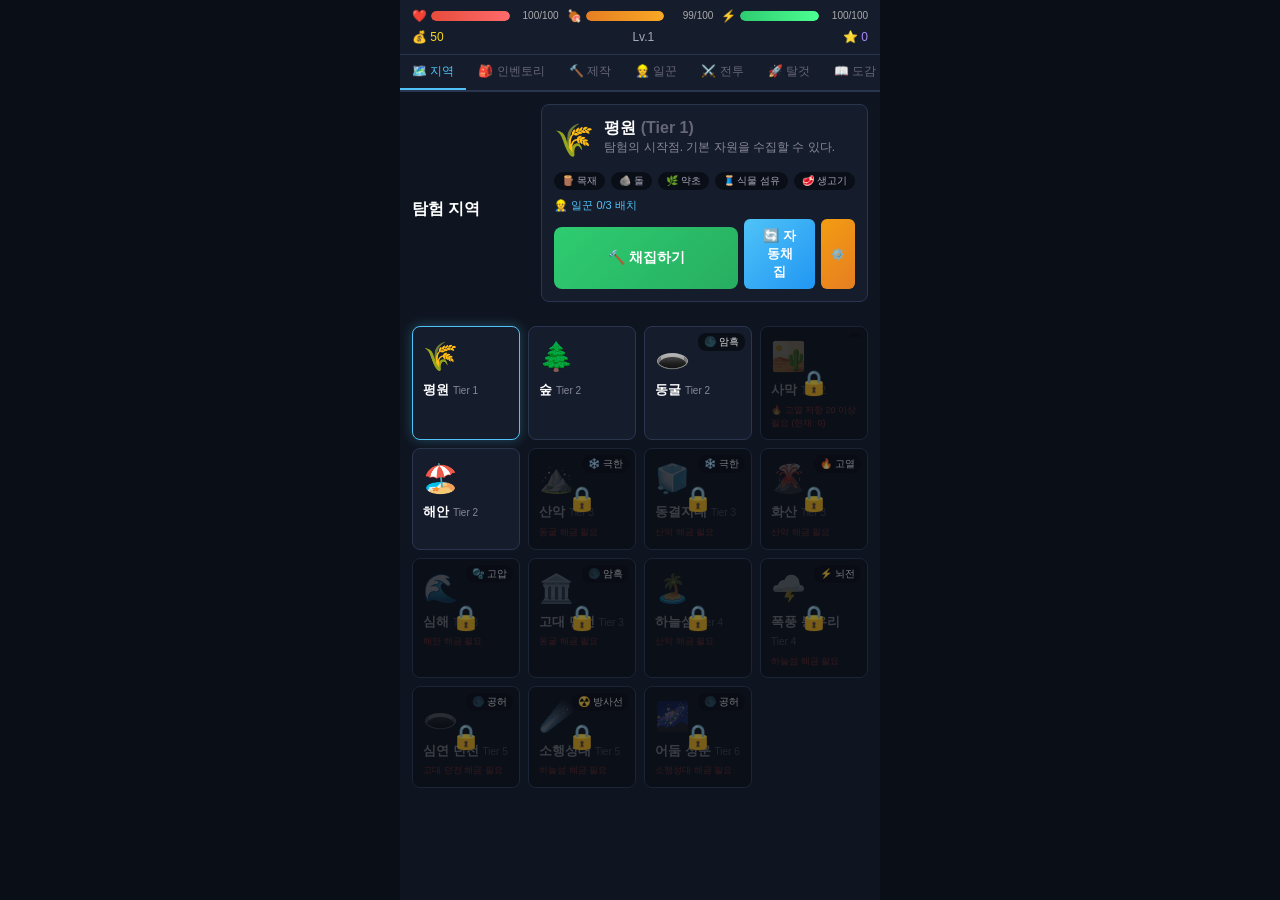
==== index.html @ 877742b1 "도감 도감" ====
<!DOCTYPE html>
<html lang="ko">
<head>
  <meta charset="UTF-8">
  <meta name="viewport" content="width=device-width, initial-scale=1.0, user-scalable=no">
  <title>생존의 별 - Survival Crafting Game</title>
  <link rel="stylesheet" href="css/style.css">
</head>
<body>
  <div id="app">
    <!-- Top Bar -->
    <header id="top-bar">
      <div class="status-meters">
        <div class="meter" id="hp-meter">
          <span class="meter-icon">❤️</span>
          <div class="meter-bar"><div class="meter-fill hp-fill"></div></div>
          <span class="meter-text">100/100</span>
        </div>
        <div class="meter" id="hunger-meter">
          <span class="meter-icon">🍖</span>
          <div class="meter-bar"><div class="meter-fill hunger-fill"></div></div>
          <span class="meter-text">100/100</span>
        </div>
        <div class="meter" id="stamina-meter">
          <span class="meter-icon">⚡</span>
          <div class="meter-bar"><div class="meter-fill stamina-fill"></div></div>
          <span class="meter-text">100/100</span>
        </div>
      </div>
      <div class="top-info">
        <span id="gold-display">💰 0</span>
        <span id="level-display">Lv.1</span>
        <span id="legacy-display">⭐ 0</span>
      </div>
    </header>

    <!-- Tab Navigation -->
    <nav id="tab-nav">
      <button class="tab-btn active" data-tab="zones">🗺️ 지역</button>
      <button class="tab-btn" data-tab="inventory">🎒 인벤토리</button>
      <button class="tab-btn" data-tab="crafting">🔨 제작</button>
      <button class="tab-btn" data-tab="workers">👷 일꾼</button>
      <button class="tab-btn" data-tab="combat">⚔️ 전투</button>
      <button class="tab-btn" data-tab="vehicles">🚀 탈것</button>
      <button class="tab-btn" data-tab="codex">📖 도감</button>
      <button class="tab-btn" data-tab="market">🏪 시장</button>
    </nav>

    <!-- Tab Content -->
    <main id="tab-content">
      <!-- Zones Tab -->
      <div class="tab-panel active" id="panel-zones">
        <div class="panel-header">
          <h2>탐험 지역</h2>
          <div id="current-zone-info"></div>
        </div>
        <div id="zone-list" class="card-grid"></div>
      </div>

      <!-- Inventory Tab -->
      <div class="tab-panel" id="panel-inventory">
        <div class="panel-header">
          <h2>인벤토리</h2>
          <div class="filter-bar">
            <button class="filter-btn active" data-filter="all">전체</button>
            <button class="filter-btn" data-filter="resource">자원</button>
            <button class="filter-btn" data-filter="equipment">장비</button>
            <button class="filter-btn" data-filter="material">가공품</button>
          </div>
        </div>
        <div id="inventory-list" class="item-grid"></div>
      </div>

      <!-- Crafting Tab -->
      <div class="tab-panel" id="panel-crafting">
        <div class="panel-header">
          <h2>제작</h2>
          <div class="filter-bar">
            <button class="filter-btn active" data-filter="all">전체</button>
            <button class="filter-btn" data-filter="material">재료</button>
            <button class="filter-btn" data-filter="equipment">장비</button>
            <button class="filter-btn" data-filter="tool">도구</button>
            <button class="filter-btn" data-filter="vehicle">탈것</button>
            <button class="filter-btn" data-filter="food">음식</button>
          </div>
        </div>
        <div id="recipe-list" class="recipe-grid"></div>
      </div>

      <!-- Workers Tab -->
      <div class="tab-panel" id="panel-workers">
        <div class="panel-header">
          <h2>일꾼 관리</h2>
          <button id="btn-hire-worker" class="btn btn-primary">고용하기 💰</button>
        </div>
        <div id="worker-list" class="worker-grid"></div>
        <div id="worker-deploy-section">
          <h3>배치 현황</h3>
          <div id="deploy-status"></div>
        </div>
      </div>

      <!-- Combat Tab -->
      <div class="tab-panel" id="panel-combat">
        <div class="panel-header">
          <h2>전투</h2>
          <div id="combat-zone-select"></div>
        </div>
        <div id="monster-list" class="monster-grid"></div>
        <div id="combat-arena" class="hidden">
          <div id="combat-log"></div>
          <div id="combat-actions"></div>
        </div>
        <div id="raid-section">
          <h3>⚔️ 레이드 보스</h3>
          <div id="raid-list"></div>
        </div>
      </div>

      <!-- Vehicles Tab -->
      <div class="tab-panel" id="panel-vehicles">
        <div class="panel-header">
          <h2>탈것 제작소</h2>
        </div>
        <div id="vehicle-owned" class="vehicle-grid">
          <h3>보유 탈것</h3>
          <div id="owned-vehicle-list"></div>
        </div>
        <div id="vehicle-craft" class="vehicle-grid">
          <h3>제작 가능</h3>
          <div id="craftable-vehicle-list"></div>
        </div>
      </div>

      <!-- Codex Tab -->
      <div class="tab-panel" id="panel-codex">
        <div class="panel-header">
          <h2>도감</h2>
        </div>
        <div id="codex-progress"></div>
        <div class="filter-buttons">
          <button class="filter-btn active" data-filter="all">전체</button>
          <button class="filter-btn" data-filter="resources">자원</button>
          <button class="filter-btn" data-filter="monsters">몬스터</button>
          <button class="filter-btn" data-filter="equipment">장비</button>
        </div>
        <div id="codex-list" class="scroll-container"></div>
      </div>

      <!-- Market Tab -->
      <div class="tab-panel" id="panel-market">
        <div class="panel-header">
          <h2>시장</h2>
          <span id="market-timer">다음 시세 변동: --</span>
        </div>
        <div id="market-list" class="market-grid"></div>
      </div>
    </main>

    <!-- Modal Overlay -->
    <div id="modal-overlay" class="hidden">
      <div id="modal-content">
        <button id="modal-close" class="btn-close">✕</button>
        <div id="modal-body"></div>
      </div>
    </div>

    <!-- Toast Notifications -->
    <div id="toast-container"></div>

    <!-- Death Screen -->
    <div id="death-screen" class="hidden">
      <div class="death-content">
        <h1>💀 사망</h1>
        <p id="death-cause"></p>
        <div id="death-summary"></div>
        <div id="inheritance-selection"></div>
        <button id="btn-revive" class="btn btn-primary">부활하기</button>
      </div>
    </div>
  </div>

  <script type="module" src="js/main.js"></script>
</body>
</html>
---- css/style.css ----
/* ===== Reset & Base ===== */
* { margin: 0; padding: 0; box-sizing: border-box; }
html, body { height: 100%; overflow: hidden; }
body {
  font-family: -apple-system, 'Malgun Gothic', '맑은 고딕', sans-serif;
  background: #0a0e17;
  color: #e0e0e0;
  font-size: 14px;
  line-height: 1.4;
  user-select: none;
  -webkit-user-select: none;
}
#app {
  display: flex;
  flex-direction: column;
  height: 100vh;
  max-width: 480px;
  margin: 0 auto;
  background: #0f1520;
}

/* ===== Top Bar ===== */
#top-bar {
  background: #151c2c;
  padding: 8px 12px;
  border-bottom: 1px solid #2a3550;
  flex-shrink: 0;
}
.status-meters {
  display: flex;
  gap: 8px;
  margin-bottom: 4px;
}
.meter {
  flex: 1;
  display: flex;
  align-items: center;
  gap: 4px;
  font-size: 11px;
}
.meter-icon { font-size: 12px; }
.meter-bar {
  flex: 1;
  height: 10px;
  background: #1a2235;
  border-radius: 5px;
  overflow: hidden;
}
.meter-fill {
  height: 100%;
  border-radius: 5px;
  transition: width 0.3s ease;
}
.hp-fill { background: linear-gradient(90deg, #e74c3c, #ff6b6b); width: 100%; }
.hunger-fill { background: linear-gradient(90deg, #e67e22, #f9a825); width: 100%; }
.stamina-fill { background: linear-gradient(90deg, #2ecc71, #4cff91); width: 100%; }
.meter-text { font-size: 10px; min-width: 45px; text-align: right; color: #aaa; }

.top-info {
  display: flex;
  justify-content: space-between;
  font-size: 12px;
  color: #aab;
}
#gold-display { color: #f9d71c; }
#legacy-display { color: #a78bfa; }

/* ===== Tab Navigation ===== */
#tab-nav {
  display: flex;
  background: #151c2c;
  border-bottom: 2px solid #2a3550;
  overflow-x: auto;
  flex-shrink: 0;
  scrollbar-width: none;
}
#tab-nav::-webkit-scrollbar { display: none; }
.tab-btn {
  flex-shrink: 0;
  padding: 8px 12px;
  background: none;
  border: none;
  color: #667;
  font-size: 12px;
  cursor: pointer;
  border-bottom: 2px solid transparent;
  transition: all 0.2s;
  white-space: nowrap;
}
.tab-btn.active {
  color: #4fc3f7;
  border-bottom-color: #4fc3f7;
}
.tab-btn:hover { color: #8cf; }

/* ===== Tab Content ===== */
#tab-content {
  flex: 1;
  overflow-y: auto;
  overflow-x: hidden;
  scrollbar-width: thin;
  scrollbar-color: #2a3550 transparent;
}
.tab-panel {
  display: none;
  padding: 12px;
  min-height: 100%;
}
.tab-panel.active { display: block; }

.panel-header {
  display: flex;
  justify-content: space-between;
  align-items: center;
  margin-bottom: 12px;
  flex-wrap: wrap;
  gap: 8px;
}
.panel-header h2 {
  font-size: 16px;
  color: #fff;
}

/* ===== Filter Bar ===== */
.filter-bar {
  display: flex;
  gap: 4px;
  flex-wrap: wrap;
}
.filter-btn {
  padding: 4px 10px;
  background: #1a2235;
  border: 1px solid #2a3550;
  border-radius: 12px;
  color: #889;
  font-size: 11px;
  cursor: pointer;
  transition: all 0.2s;
}
.filter-btn.active {
  background: #4fc3f7;
  color: #000;
  border-color: #4fc3f7;
}

/* ===== Buttons ===== */
.btn {
  padding: 8px 16px;
  border: none;
  border-radius: 6px;
  cursor: pointer;
  font-size: 13px;
  font-weight: 600;
  transition: all 0.2s;
}
.btn-primary {
  background: linear-gradient(135deg, #4fc3f7, #2196f3);
  color: #fff;
}
.btn-primary:hover { background: linear-gradient(135deg, #67d5ff, #42a5f5); }
.btn-primary:disabled {
  background: #2a3550;
  color: #556;
  cursor: not-allowed;
}
.btn-danger {
  background: linear-gradient(135deg, #e74c3c, #c0392b);
  color: #fff;
}
.btn-success {
  background: linear-gradient(135deg, #2ecc71, #27ae60);
  color: #fff;
}
.btn-warning {
  background: linear-gradient(135deg, #f39c12, #e67e22);
  color: #fff;
}
.btn-small {
  padding: 4px 10px;
  font-size: 11px;
}
.btn-close {
  position: absolute;
  top: 8px;
  right: 8px;
  background: none;
  border: none;
  color: #aaa;
  font-size: 20px;
  cursor: pointer;
}

/* ===== Card Grid ===== */
.card-grid {
  display: grid;
  grid-template-columns: repeat(auto-fill, minmax(140px, 1fr));
  gap: 8px;
}

/* ===== Zone Cards ===== */
.zone-card {
  background: #151c2c;
  border: 1px solid #2a3550;
  border-radius: 8px;
  padding: 10px;
  cursor: pointer;
  transition: all 0.2s;
  position: relative;
  overflow: hidden;
}
.zone-card:hover { border-color: #4fc3f7; transform: translateY(-2px); }
.zone-card.locked { opacity: 0.5; cursor: default; }
.zone-card.locked:hover { border-color: #2a3550; transform: none; }
.zone-card.active { border-color: #4fc3f7; box-shadow: 0 0 12px rgba(79,195,247,0.3); }
.zone-card .zone-icon { font-size: 28px; display: block; margin-bottom: 4px; }
.zone-card .zone-name { font-size: 13px; font-weight: 600; color: #fff; }
.zone-card .zone-tier { font-size: 10px; color: #889; }
.zone-card .zone-env {
  position: absolute;
  top: 6px;
  right: 6px;
  font-size: 10px;
  padding: 2px 6px;
  border-radius: 8px;
  background: rgba(0,0,0,0.5);
}
.zone-card .zone-workers {
  font-size: 10px;
  color: #4fc3f7;
  margin-top: 4px;
}
.zone-lock-overlay {
  position: absolute;
  top: 0; left: 0; right: 0; bottom: 0;
  background: rgba(0,0,0,0.6);
  display: flex;
  align-items: center;
  justify-content: center;
  font-size: 24px;
}

/* ===== Item Grid ===== */
.item-grid {
  display: grid;
  grid-template-columns: repeat(auto-fill, minmax(90px, 1fr));
  gap: 6px;
}
.item-slot {
  background: #151c2c;
  border: 1px solid #2a3550;
  border-radius: 6px;
  padding: 8px;
  text-align: center;
  cursor: pointer;
  transition: all 0.2s;
  position: relative;
}
.item-slot:hover { border-color: #4fc3f7; }
.item-slot .item-icon { font-size: 24px; display: block; }
.item-slot .item-name { font-size: 10px; color: #ccc; margin-top: 2px; display: block; overflow: hidden; text-overflow: ellipsis; white-space: nowrap; }
.item-slot .item-count {
  position: absolute;
  bottom: 4px;
  right: 6px;
  font-size: 11px;
  font-weight: 700;
  color: #4fc3f7;
}
.item-slot.tier-1 { border-color: #555; }
.item-slot.tier-2 { border-color: #2ecc71; }
.item-slot.tier-3 { border-color: #3498db; }
.item-slot.tier-4 { border-color: #9b59b6; }
.item-slot.tier-5 { border-color: #e67e22; }
.item-slot.tier-6 { border-color: #e74c3c; }

/* ===== Recipe Grid ===== */
.recipe-grid {
  display: flex;
  flex-direction: column;
  gap: 8px;
}
.recipe-card {
  background: #151c2c;
  border: 1px solid #2a3550;
  border-radius: 8px;
  padding: 10px;
  display: flex;
  align-items: center;
  gap: 10px;
  cursor: pointer;
  transition: all 0.2s;
}
.recipe-card:hover { border-color: #4fc3f7; }
.recipe-card.craftable { border-color: #2ecc71; }
.recipe-card .recipe-icon { font-size: 28px; flex-shrink: 0; }
.recipe-card .recipe-info { flex: 1; min-width: 0; }
.recipe-card .recipe-name { font-size: 13px; font-weight: 600; color: #fff; }
.recipe-card .recipe-ingredients { font-size: 10px; color: #889; margin-top: 2px; }
.recipe-card .recipe-ingredient { display: inline-block; margin-right: 6px; }
.recipe-card .recipe-ingredient.has { color: #2ecc71; }
.recipe-card .recipe-ingredient.missing { color: #e74c3c; }
.recipe-card .btn { flex-shrink: 0; }

/* ===== Worker Grid ===== */
.worker-grid {
  display: flex;
  flex-direction: column;
  gap: 8px;
  margin-bottom: 16px;
}
.worker-card {
  background: #151c2c;
  border: 1px solid #2a3550;
  border-radius: 8px;
  padding: 10px;
  cursor: pointer;
  transition: all 0.2s;
}
.worker-card:hover { border-color: #4fc3f7; }
.worker-card .worker-header {
  display: flex;
  justify-content: space-between;
  align-items: center;
  margin-bottom: 6px;
}
.worker-card .worker-name { font-weight: 600; color: #fff; font-size: 13px; }
.worker-card .worker-type { font-size: 11px; color: #4fc3f7; }
.worker-card .worker-stats {
  display: flex;
  gap: 8px;
  font-size: 10px;
  color: #889;
  flex-wrap: wrap;
}
.worker-card .worker-stats span { color: #aab; }
.worker-card .worker-deploy-info {
  font-size: 11px;
  color: #2ecc71;
  margin-top: 4px;
}
.stat-label { color: #667 !important; }
.stat-value { color: #fff !important; }

/* ===== Monster Grid ===== */
.monster-grid {
  display: flex;
  flex-direction: column;
  gap: 8px;
}
.monster-card {
  background: #151c2c;
  border: 1px solid #2a3550;
  border-radius: 8px;
  padding: 10px;
  display: flex;
  align-items: center;
  gap: 10px;
  cursor: pointer;
  transition: all 0.2s;
}
.monster-card:hover { border-color: #e74c3c; }
.monster-card.raid-boss {
  border-color: #9b59b6;
  background: linear-gradient(135deg, #151c2c, #1a1530);
}
.monster-card .monster-icon { font-size: 32px; flex-shrink: 0; }
.monster-card .monster-info { flex: 1; }
.monster-card .monster-name { font-size: 13px; font-weight: 600; color: #fff; }
.monster-card .monster-stats-row { font-size: 10px; color: #889; margin-top: 2px; }
.monster-card .monster-actions { display: flex; flex-direction: column; gap: 4px; flex-shrink: 0; }

/* ===== Combat Arena ===== */
#combat-arena {
  background: #0d1117;
  border: 1px solid #2a3550;
  border-radius: 8px;
  padding: 12px;
  margin-top: 12px;
}
#combat-arena.hidden { display: none; }
.combat-header {
  display: flex;
  justify-content: space-between;
  margin-bottom: 10px;
}
.combatant {
  text-align: center;
  flex: 1;
}
.combatant-name { font-weight: 600; font-size: 13px; }
.combatant-hp-bar {
  height: 8px;
  background: #1a2235;
  border-radius: 4px;
  margin-top: 4px;
  overflow: hidden;
}
.combatant-hp-fill {
  height: 100%;
  background: #e74c3c;
  border-radius: 4px;
  transition: width 0.3s;
}
.combatant-hp-text { font-size: 10px; color: #aaa; margin-top: 2px; }
#combat-log {
  max-height: 150px;
  overflow-y: auto;
  font-size: 11px;
  padding: 8px;
  background: #0a0e17;
  border-radius: 4px;
  margin-bottom: 8px;
}
#combat-log .log-entry { padding: 2px 0; border-bottom: 1px solid #1a2235; }
.log-damage { color: #e74c3c; }
.log-heal { color: #2ecc71; }
.log-info { color: #4fc3f7; }
.log-loot { color: #f9d71c; }
#combat-actions {
  display: flex;
  gap: 6px;
  flex-wrap: wrap;
}

/* ===== Vehicle Grid ===== */
.vehicle-grid { margin-bottom: 16px; }
.vehicle-grid h3 { font-size: 14px; color: #aab; margin-bottom: 8px; }
.vehicle-card {
  background: #151c2c;
  border: 1px solid #2a3550;
  border-radius: 8px;
  padding: 12px;
  margin-bottom: 8px;
  display: flex;
  align-items: center;
  gap: 10px;
  transition: all 0.2s;
}
.vehicle-card:hover { border-color: #4fc3f7; }
.vehicle-card.equipped { border-color: #2ecc71; box-shadow: 0 0 8px rgba(46,204,113,0.2); }
.vehicle-card .vehicle-icon { font-size: 36px; }
.vehicle-card .vehicle-info { flex: 1; }
.vehicle-card .vehicle-name { font-weight: 600; color: #fff; }
.vehicle-card .vehicle-type { font-size: 11px; color: #889; }
.vehicle-card .vehicle-stats { font-size: 11px; color: #4fc3f7; margin-top: 2px; }

/* ===== Market Grid ===== */
.market-grid {
  display: flex;
  flex-direction: column;
  gap: 6px;
}
.market-row {
  background: #151c2c;
  border: 1px solid #2a3550;
  border-radius: 6px;
  padding: 8px 10px;
  display: flex;
  align-items: center;
  gap: 8px;
  font-size: 12px;
}
.market-row .market-item-name { flex: 1; color: #fff; font-weight: 500; }
.market-row .market-price { min-width: 60px; text-align: right; font-weight: 600; }
.market-row .market-price.up { color: #e74c3c; }
.market-row .market-price.down { color: #2ecc71; }
.market-row .market-price.stable { color: #889; }
.market-row .market-trend { font-size: 10px; min-width: 20px; }
.market-row .market-actions { display: flex; gap: 4px; }
.market-qty {
  width: 40px;
  background: #0a0e17;
  border: 1px solid #2a3550;
  border-radius: 4px;
  color: #fff;
  text-align: center;
  font-size: 11px;
  padding: 2px;
}

/* ===== Modal ===== */
#modal-overlay {
  position: fixed;
  top: 0; left: 0; right: 0; bottom: 0;
  background: rgba(0,0,0,0.75);
  display: flex;
  align-items: center;
  justify-content: center;
  z-index: 100;
  padding: 20px;
}
#modal-overlay.hidden { display: none; }
#modal-content {
  background: #151c2c;
  border: 1px solid #2a3550;
  border-radius: 12px;
  padding: 20px;
  max-width: 400px;
  width: 100%;
  max-height: 80vh;
  overflow-y: auto;
  position: relative;
}
.modal-title { font-size: 16px; font-weight: 700; color: #fff; margin-bottom: 12px; }
.modal-section { margin-bottom: 12px; }
.modal-section-title { font-size: 12px; color: #4fc3f7; margin-bottom: 6px; font-weight: 600; }
.modal-stat-row {
  display: flex;
  justify-content: space-between;
  font-size: 12px;
  padding: 3px 0;
  border-bottom: 1px solid #1a2235;
}
.modal-stat-label { color: #889; }
.modal-stat-value { color: #fff; font-weight: 600; }

/* ===== Auto-Battle Panel ===== */
.auto-session-panel {
  background: #0d1117;
  border: 1px solid #2a3550;
  border-radius: 8px;
  padding: 10px;
  margin-bottom: 8px;
}
.auto-session-header {
  display: flex;
  align-items: center;
  gap: 8px;
  margin-bottom: 6px;
  font-size: 12px;
}
.auto-badge {
  background: linear-gradient(135deg, #4fc3f7, #2196f3);
  color: #000;
  padding: 2px 8px;
  border-radius: 10px;
  font-size: 11px;
  font-weight: 700;
  animation: autoPulse 1.5s ease infinite;
}
@keyframes autoPulse { 0%,100% { opacity: 1; } 50% { opacity: 0.7; } }
.auto-speed-badge {
  background: #f39c12;
  color: #000;
  padding: 2px 6px;
  border-radius: 8px;
  font-size: 10px;
  font-weight: 700;
}
.auto-count {
  color: #aab;
  font-size: 11px;
  margin-left: auto;
}
.auto-session-stats {
  display: flex;
  gap: 12px;
  font-size: 11px;
  color: #ccc;
  flex-wrap: wrap;
}
.auto-session-loot {
  font-size: 10px;
  color: #f9d71c;
  margin-top: 4px;
  padding-top: 4px;
  border-top: 1px solid #1a2235;
}
.auto-controls {
  display: flex;
  gap: 6px;
  margin-top: 8px;
}

/* Equipment Slots */
.equip-slots {
  display: grid;
  grid-template-columns: repeat(4, 1fr);
  gap: 6px;
  margin-top: 8px;
}
.equip-slot {
  background: #0a0e17;
  border: 1px dashed #2a3550;
  border-radius: 6px;
  padding: 8px;
  text-align: center;
  font-size: 10px;
  color: #556;
  cursor: pointer;
  min-height: 60px;
  display: flex;
  flex-direction: column;
  align-items: center;
  justify-content: center;
}
.equip-slot.filled {
  border-style: solid;
  border-color: #4fc3f7;
  color: #fff;
}
.equip-slot .slot-icon { font-size: 20px; margin-bottom: 2px; }
.equip-slot .slot-label { font-size: 9px; color: #667; }

/* Resistance bars */
.resist-bar {
  display: flex;
  align-items: center;
  gap: 6px;
  font-size: 11px;
  margin: 3px 0;
}
.resist-bar .resist-label { min-width: 50px; color: #889; }
.resist-bar .resist-track {
  flex: 1;
  height: 6px;
  background: #1a2235;
  border-radius: 3px;
  overflow: hidden;
}
.resist-bar .resist-fill {
  height: 100%;
  border-radius: 3px;
}
.resist-fire .resist-fill { background: #e74c3c; }
.resist-cold .resist-fill { background: #3498db; }
.resist-lightning .resist-fill { background: #f1c40f; }
.resist-void .resist-fill { background: #9b59b6; }
.resist-pressure .resist-fill { background: #1abc9c; }
.resist-radiation .resist-fill { background: #2ecc71; }

/* ===== Toast ===== */
#toast-container {
  position: fixed;
  bottom: 60px;
  left: 50%;
  transform: translateX(-50%);
  z-index: 200;
  display: flex;
  flex-direction: column-reverse;
  gap: 6px;
  pointer-events: none;
  max-width: 350px;
  width: 90%;
}
.toast {
  padding: 8px 16px;
  border-radius: 8px;
  font-size: 12px;
  text-align: center;
  animation: toastIn 0.3s ease, toastOut 0.3s ease 2.7s;
  pointer-events: auto;
}
.toast-info { background: rgba(79,195,247,0.9); color: #000; }
.toast-success { background: rgba(46,204,113,0.9); color: #000; }
.toast-warning { background: rgba(243,156,18,0.9); color: #000; }
.toast-error { background: rgba(231,76,60,0.9); color: #fff; }
.toast-loot { background: rgba(249,215,28,0.9); color: #000; }
@keyframes toastIn { from { opacity: 0; transform: translateY(20px); } to { opacity: 1; transform: translateY(0); } }
@keyframes toastOut { from { opacity: 1; } to { opacity: 0; } }

/* ===== Death Screen ===== */
#death-screen {
  position: fixed;
  top: 0; left: 0; right: 0; bottom: 0;
  background: rgba(0,0,0,0.9);
  display: flex;
  align-items: center;
  justify-content: center;
  z-index: 300;
}
#death-screen.hidden { display: none; }
.death-content {
  text-align: center;
  padding: 30px;
}
.death-content h1 {
  font-size: 36px;
  color: #e74c3c;
  margin-bottom: 12px;
  animation: pulse 1.5s ease infinite;
}
@keyframes pulse { 0%,100% { opacity: 1; } 50% { opacity: 0.6; } }
#death-cause { color: #aaa; font-size: 14px; margin-bottom: 16px; }
#death-summary {
  background: #151c2c;
  border-radius: 8px;
  padding: 16px;
  margin-bottom: 16px;
  text-align: left;
  font-size: 12px;
  max-width: 300px;
  margin-left: auto;
  margin-right: auto;
}
#death-summary .summary-row {
  display: flex;
  justify-content: space-between;
  padding: 4px 0;
  border-bottom: 1px solid #1a2235;
}

/* ===== Deploy Status ===== */
#deploy-status .deploy-zone {
  background: #151c2c;
  border: 1px solid #2a3550;
  border-radius: 8px;
  padding: 10px;
  margin-bottom: 8px;
}
.deploy-zone .deploy-zone-name { font-weight: 600; font-size: 13px; color: #4fc3f7; margin-bottom: 6px; }
.deploy-zone .deploy-worker-row {
  display: flex;
  justify-content: space-between;
  align-items: center;
  padding: 4px 0;
  font-size: 11px;
  border-bottom: 1px solid #1a2235;
}
.deploy-efficiency { color: #2ecc71; }
.deploy-gathering { color: #f9d71c; font-size: 10px; }

/* ===== Gathering animation ===== */
.gather-btn {
  padding: 12px 24px;
  font-size: 14px;
  font-weight: 700;
  border-radius: 8px;
  width: 100%;
  margin-top: 8px;
}
.gather-btn:active {
  transform: scale(0.95);
}
.gather-result {
  font-size: 12px;
  color: #f9d71c;
  text-align: center;
  padding: 6px;
  animation: fadeUp 1s ease;
}
@keyframes fadeUp { from { opacity: 1; transform: translateY(0); } to { opacity: 0; transform: translateY(-20px); } }

/* ===== Scrollbar ===== */
::-webkit-scrollbar { width: 4px; }
::-webkit-scrollbar-track { background: transparent; }
::-webkit-scrollbar-thumb { background: #2a3550; border-radius: 2px; }

/* ===== Progress bar generic ===== */
.progress-bar {
  height: 6px;
  background: #1a2235;
  border-radius: 3px;
  overflow: hidden;
  margin-top: 4px;
}
.progress-fill {
  height: 100%;
  background: #4fc3f7;
  border-radius: 3px;
  transition: width 0.3s;
}

/* ===== Misc ===== */
.hidden { display: none !important; }
.text-center { text-align: center; }
.mt-8 { margin-top: 8px; }
.mb-8 { margin-bottom: 8px; }
.text-muted { color: #667; }
.text-gold { color: #f9d71c; }
.text-red { color: #e74c3c; }
.text-green { color: #2ecc71; }
.text-blue { color: #4fc3f7; }
.text-purple { color: #a78bfa; }

.inline-flex { display: inline-flex; align-items: center; gap: 4px; }

/* Zone detail panel in zones tab */
.zone-detail {
  background: #151c2c;
  border: 1px solid #2a3550;
  border-radius: 8px;
  padding: 12px;
  margin-bottom: 12px;
}
.zone-detail-header {
  display: flex;
  align-items: center;
  gap: 10px;
  margin-bottom: 8px;
}
.zone-detail-icon { font-size: 32px; }
.zone-detail-title { font-size: 16px; font-weight: 700; color: #fff; }
.zone-detail-desc { font-size: 12px; color: #889; margin-bottom: 8px; }
.zone-resources-preview {
  display: flex;
  gap: 6px;
  flex-wrap: wrap;
  margin-bottom: 8px;
}
.zone-res-tag {
  padding: 2px 8px;
  background: #0a0e17;
  border-radius: 10px;
  font-size: 10px;
  color: #aab;
}

/* ===== Codex Cards ===== */
.codex-card {
  display: flex;
  gap: 12px;
  align-items: center;
  padding: 10px;
  background: rgba(255,255,255,0.05);
  border-radius: 8px;
  margin-bottom: 6px;
  cursor: pointer;
  transition: background 0.2s;
}
.codex-card:hover {
  background: rgba(255,255,255,0.1);
}
.codex-card.locked {
  opacity: 0.5;
  cursor: not-allowed;
}
.codex-card.locked:hover {
  background: rgba(255,255,255,0.05);
}
.codex-info {
  flex: 1;
  min-width: 0;
}

/* ===== Responsive ===== */
@media (min-width: 600px) {
  .card-grid { grid-template-columns: repeat(4, 1fr); }
  .item-grid { grid-template-columns: repeat(6, 1fr); }
}
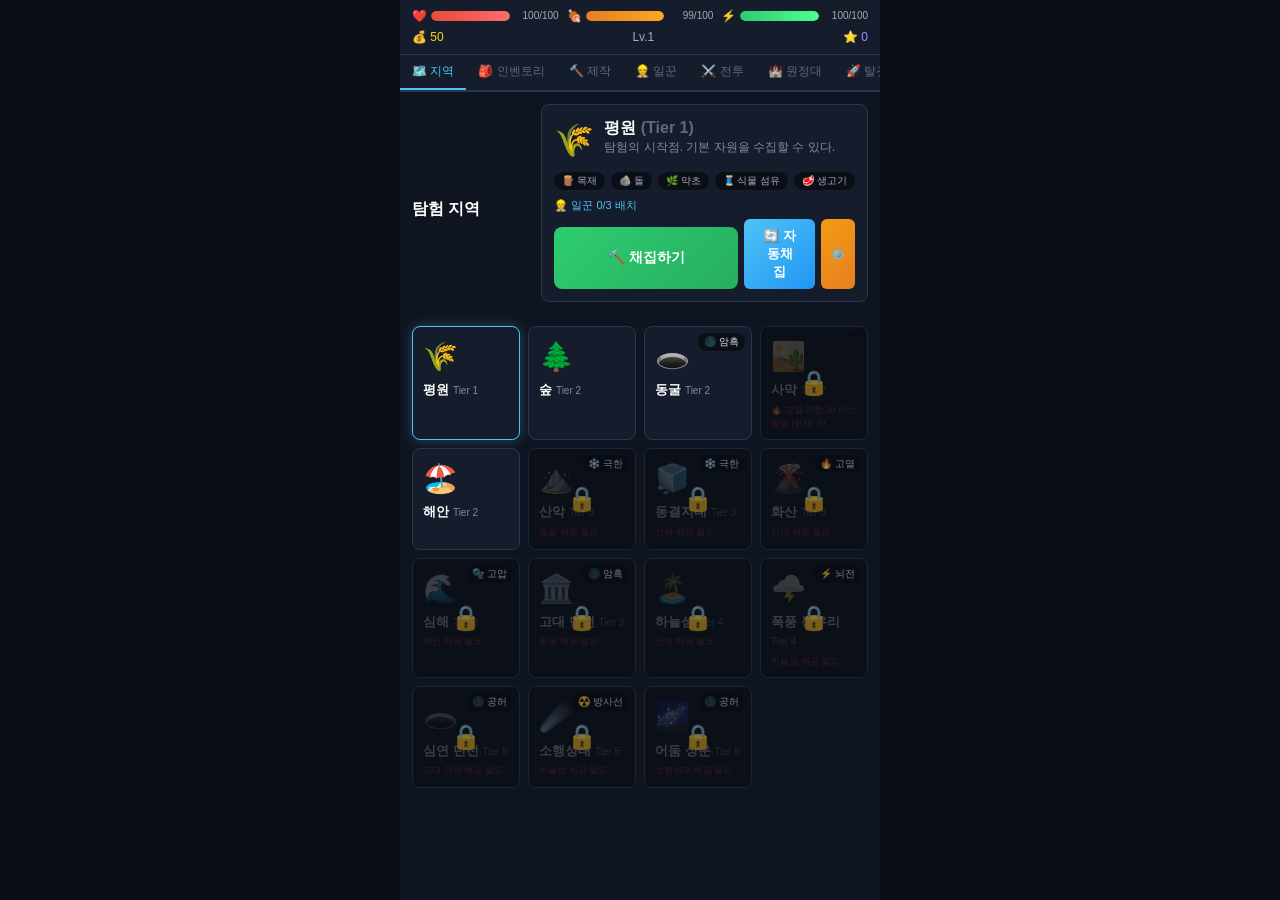
==== commit 2a2f2f2c: "용병 용병" ====
--- a/index.html
+++ b/index.html
@@ -41,8 +41,10 @@
       <button class="tab-btn" data-tab="crafting">🔨 제작</button>
       <button class="tab-btn" data-tab="workers">👷 일꾼</button>
       <button class="tab-btn" data-tab="combat">⚔️ 전투</button>
+      <button class="tab-btn" data-tab="expedition">🏰 원정대</button>
       <button class="tab-btn" data-tab="vehicles">🚀 탈것</button>
       <button class="tab-btn" data-tab="codex">📖 도감</button>
+      <button class="tab-btn" data-tab="missions">📜 미션</button>
       <button class="tab-btn" data-tab="market">🏪 시장</button>
     </nav>
 
@@ -117,6 +119,17 @@
         </div>
       </div>
 
+      <!-- Expedition Tab -->
+      <div class="tab-panel" id="panel-expedition">
+        <div class="panel-header">
+          <h2>🏰 원정대</h2>
+          <button id="btn-hire-merc" class="btn btn-primary">용병 고용 💰</button>
+        </div>
+        <div id="active-expeditions"></div>
+        <div id="mercenary-list" class="card-grid"></div>
+        <div id="expedition-history"></div>
+      </div>
+
       <!-- Vehicles Tab -->
       <div class="tab-panel" id="panel-vehicles">
         <div class="panel-header">
@@ -145,6 +158,20 @@
           <button class="filter-btn" data-filter="equipment">장비</button>
         </div>
         <div id="codex-list" class="scroll-container"></div>
+      </div>
+
+      <!-- Missions Tab -->
+      <div class="tab-panel" id="panel-missions">
+        <div class="panel-header">
+          <h2>미션 & 업적</h2>
+        </div>
+        <div id="missions-timer"></div>
+        <div class="filter-buttons">
+          <button class="filter-btn active" data-filter="daily">일일</button>
+          <button class="filter-btn" data-filter="weekly">주간</button>
+          <button class="filter-btn" data-filter="achievements">업적</button>
+        </div>
+        <div id="missions-list" class="scroll-container"></div>
       </div>
 
       <!-- Market Tab -->
--- a/css/style.css
+++ b/css/style.css
@@ -73,6 +73,8 @@
   overflow-x: auto;
   flex-shrink: 0;
   scrollbar-width: none;
+  cursor: grab;
+  user-select: none;
 }
 #tab-nav::-webkit-scrollbar { display: none; }
 .tab-btn {
@@ -833,6 +835,314 @@
   min-width: 0;
 }
 
+/* ===== Mission Cards ===== */
+.mission-card {
+  display: flex;
+  gap: 12px;
+  align-items: center;
+  padding: 12px;
+  background: rgba(255,255,255,0.05);
+  border-radius: 8px;
+  margin-bottom: 8px;
+  border-left: 3px solid #555;
+  transition: background 0.2s;
+}
+.mission-card.completed {
+  border-left-color: #4caf50;
+  background: rgba(76,175,80,0.1);
+}
+.mission-card.claimed {
+  border-left-color: #333;
+  opacity: 0.5;
+}
+.mission-info {
+  flex: 1;
+  min-width: 0;
+}
+.mission-name {
+  font-size: 13px;
+  font-weight: 600;
+  color: #fff;
+  margin-bottom: 2px;
+}
+.mission-desc {
+  font-size: 11px;
+  color: #889;
+  margin-bottom: 6px;
+}
+.mission-progress-bar {
+  height: 6px;
+  background: #222;
+  border-radius: 3px;
+  overflow: hidden;
+  margin-bottom: 4px;
+}
+.mission-progress-fill {
+  height: 100%;
+  border-radius: 3px;
+  transition: width 0.3s;
+}
+.mission-progress-fill.daily { background: #2196f3; }
+.mission-progress-fill.weekly { background: #ff9800; }
+.mission-progress-fill.full { background: #4caf50; }
+.mission-progress-text {
+  font-size: 10px;
+  color: #889;
+}
+.mission-reward {
+  display: flex;
+  flex-direction: column;
+  align-items: center;
+  gap: 4px;
+  min-width: 70px;
+}
+.mission-reward-text {
+  font-size: 10px;
+  color: #aab;
+  text-align: center;
+}
+.mission-reset-timer {
+  padding: 8px 12px;
+  background: rgba(33,150,243,0.1);
+  border-radius: 8px;
+  margin-bottom: 12px;
+  font-size: 12px;
+  color: #889;
+  display: flex;
+  justify-content: space-between;
+}
+
+/* Achievement Cards */
+.achievement-card {
+  display: flex;
+  gap: 12px;
+  align-items: center;
+  padding: 12px;
+  background: rgba(255,255,255,0.05);
+  border-radius: 8px;
+  margin-bottom: 6px;
+  border-left: 3px solid #555;
+}
+.achievement-card.unlocked {
+  border-left-color: #ffd700;
+  background: rgba(255,215,0,0.08);
+}
+.achievement-icon {
+  font-size: 24px;
+  min-width: 32px;
+  text-align: center;
+}
+.achievement-info {
+  flex: 1;
+  min-width: 0;
+}
+.achievement-name {
+  font-size: 13px;
+  font-weight: 600;
+  color: #fff;
+  margin-bottom: 2px;
+}
+.achievement-desc {
+  font-size: 11px;
+  color: #889;
+  margin-bottom: 4px;
+}
+.achievement-progress {
+  font-size: 10px;
+  color: #4caf50;
+}
+.achievement-reward-text {
+  font-size: 10px;
+  color: #aab;
+  min-width: 60px;
+  text-align: right;
+}
+
+/* ===== 일꾼 유지비 바 ===== */
+.worker-maintenance {
+  margin-top: 6px;
+  padding-top: 6px;
+  border-top: 1px solid rgba(255,255,255,0.05);
+}
+.worker-maint-row {
+  display: flex;
+  align-items: center;
+  gap: 6px;
+  font-size: 11px;
+}
+.worker-maint-row + .worker-maint-row { margin-top: 3px; }
+.mini-bar {
+  flex: 1;
+  height: 4px;
+  background: rgba(255,255,255,0.1);
+  border-radius: 2px;
+  overflow: hidden;
+}
+.mini-fill {
+  height: 100%;
+  background: #2ecc71;
+  border-radius: 2px;
+  transition: width 0.3s;
+}
+.mini-fill.warning { background: #e74c3c; }
+.mini-label {
+  font-size: 10px;
+  color: #889;
+  min-width: 50px;
+  text-align: right;
+}
+.maint-detail-row {
+  display: flex;
+  align-items: center;
+  font-size: 12px;
+}
+
+/* ===== 상인 의뢰 카드 ===== */
+.merchant-quest {
+  border-bottom: 1px solid rgba(255,255,255,0.08);
+  padding: 10px 0;
+}
+.merchant-quest:last-child { border-bottom: none; }
+.merchant-quest-header {
+  display: flex;
+  justify-content: space-between;
+  align-items: center;
+}
+.merchant-name {
+  font-size: 11px;
+  color: #ff9800;
+}
+.merchant-reward {
+  color: #f9d71c;
+  font-weight: 600;
+  font-size: 13px;
+}
+.merchant-timer {
+  font-size: 11px;
+  color: #889;
+}
+.merchant-progress {
+  display: flex;
+  align-items: center;
+  gap: 8px;
+  margin-top: 6px;
+}
+
+/* ===== Expedition / Mercenary ===== */
+.merc-card {
+  background: var(--card-bg, #1a1a2e);
+  border: 1px solid #333;
+  border-radius: 8px;
+  padding: 10px;
+  cursor: pointer;
+  transition: border-color 0.2s;
+}
+.merc-card:hover { border-color: var(--accent, #4fc3f7); }
+.merc-header {
+  display: flex;
+  justify-content: space-between;
+  align-items: center;
+  margin-bottom: 4px;
+}
+.merc-name { font-weight: bold; font-size: 13px; }
+.merc-class { font-size: 11px; color: #aaa; margin-bottom: 4px; }
+
+.status-badge {
+  font-size: 10px;
+  padding: 2px 6px;
+  border-radius: 8px;
+  font-weight: bold;
+}
+.status-badge.idle { background: #2e7d32; color: #c8e6c9; }
+.status-badge.expedition { background: #1565c0; color: #bbdefb; }
+.status-badge.recovering { background: #e65100; color: #ffe0b2; }
+
+.expedition-active-card {
+  background: var(--card-bg, #1a1a2e);
+  border: 1px solid #1565c0;
+  border-radius: 6px;
+  padding: 8px;
+  margin-bottom: 6px;
+}
+.expedition-active-header {
+  display: flex;
+  justify-content: space-between;
+  font-size: 13px;
+  margin-bottom: 4px;
+}
+
+.expedition-result {
+  border-bottom: 1px solid #333;
+  padding: 6px 0;
+  font-size: 12px;
+}
+.expedition-result:last-child { border-bottom: none; }
+.expedition-result-header {
+  display: flex;
+  justify-content: space-between;
+  margin-bottom: 2px;
+}
+.expedition-result.success .expedition-result-header { color: #81c784; }
+.expedition-result.fail .expedition-result-header { color: #ef9a9a; }
+.expedition-result-detail {
+  color: #aaa;
+  font-size: 11px;
+}
+
+/* Hire modal */
+.hire-option {
+  background: var(--card-bg, #1a1a2e);
+  border: 1px solid #333;
+  border-radius: 6px;
+  padding: 8px;
+  margin-bottom: 6px;
+}
+.hire-option.disabled { opacity: 0.5; }
+.hire-option-header {
+  display: flex;
+  justify-content: space-between;
+  font-weight: bold;
+  margin-bottom: 4px;
+}
+.hire-cost { color: #ffd54f; }
+.hire-option-desc { font-size: 11px; color: #aaa; margin-bottom: 4px; }
+.hire-option-stats { font-size: 11px; color: #889; margin-bottom: 6px; }
+
+/* Mercenary detail modal */
+.merc-detail-stats {
+  display: flex;
+  gap: 12px;
+  font-size: 13px;
+  margin: 8px 0;
+}
+.merc-equip-row {
+  margin: 4px 0;
+  font-size: 12px;
+}
+.merc-equip-select {
+  background: #1a1a2e;
+  color: #eee;
+  border: 1px solid #555;
+  border-radius: 4px;
+  padding: 2px 4px;
+  font-size: 11px;
+  margin-top: 2px;
+  width: 100%;
+}
+
+/* Expedition zone list in dispatch */
+.expedition-zone-list { max-height: 300px; overflow-y: auto; }
+.expedition-zone-option {
+  display: flex;
+  justify-content: space-between;
+  align-items: center;
+  padding: 6px 0;
+  border-bottom: 1px solid #333;
+  font-size: 12px;
+  gap: 8px;
+}
+.expedition-zone-option:last-child { border-bottom: none; }
+
 /* ===== Responsive ===== */
 @media (min-width: 600px) {
   .card-grid { grid-template-columns: repeat(4, 1fr); }
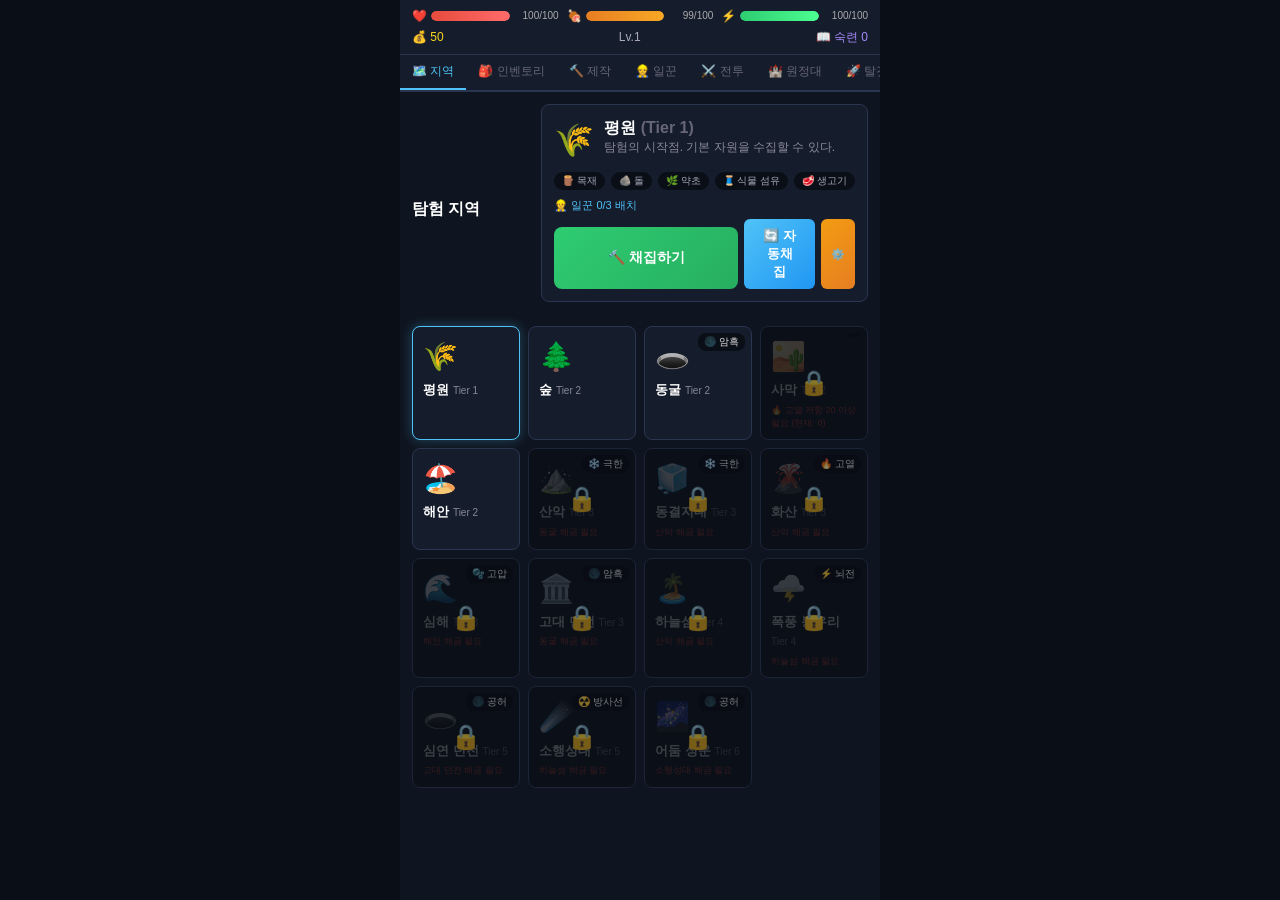
==== commit fcebad4e: "대대적인수정" ====
--- a/index.html
+++ b/index.html
@@ -30,7 +30,8 @@
       <div class="top-info">
         <span id="gold-display">💰 0</span>
         <span id="level-display">Lv.1</span>
-        <span id="legacy-display">⭐ 0</span>
+        <span id="mastery-display">📖 숙련 0</span>
+        <div id="buff-display" class="buff-bar"></div>
       </div>
     </header>
 
@@ -45,6 +46,7 @@
       <button class="tab-btn" data-tab="vehicles">🚀 탈것</button>
       <button class="tab-btn" data-tab="codex">📖 도감</button>
       <button class="tab-btn" data-tab="missions">📜 미션</button>
+      <button class="tab-btn" data-tab="shrine">🏛️ 봉헌</button>
       <button class="tab-btn" data-tab="market">🏪 시장</button>
     </nav>
 
@@ -84,6 +86,7 @@
             <button class="filter-btn" data-filter="tool">도구</button>
             <button class="filter-btn" data-filter="vehicle">탈것</button>
             <button class="filter-btn" data-filter="food">음식</button>
+            <button class="filter-btn" data-filter="buff">버프</button>
           </div>
         </div>
         <div id="recipe-list" class="recipe-grid"></div>
@@ -174,6 +177,17 @@
         <div id="missions-list" class="scroll-container"></div>
       </div>
 
+      <!-- Shrine Tab -->
+      <div class="tab-panel" id="panel-shrine">
+        <div class="panel-header">
+          <h2>봉헌의 제단</h2>
+        </div>
+        <div id="shrine-stats"></div>
+        <div id="shrine-milestones"></div>
+        <h3 style="color:#a78bfa;margin:12px 0 8px;">봉헌 가능한 장비</h3>
+        <div id="shrine-equipment-list" class="item-grid"></div>
+      </div>
+
       <!-- Market Tab -->
       <div class="tab-panel" id="panel-market">
         <div class="panel-header">
@@ -195,16 +209,7 @@
     <!-- Toast Notifications -->
     <div id="toast-container"></div>
 
-    <!-- Death Screen -->
-    <div id="death-screen" class="hidden">
-      <div class="death-content">
-        <h1>💀 사망</h1>
-        <p id="death-cause"></p>
-        <div id="death-summary"></div>
-        <div id="inheritance-selection"></div>
-        <button id="btn-revive" class="btn btn-primary">부활하기</button>
-      </div>
-    </div>
+    <!-- (패배 모달은 기존 modal 시스템 사용) -->
   </div>
 
   <script type="module" src="js/main.js"></script>
--- a/css/style.css
+++ b/css/style.css
@@ -63,7 +63,7 @@
   color: #aab;
 }
 #gold-display { color: #f9d71c; }
-#legacy-display { color: #a78bfa; }
+#mastery-display { color: #a78bfa; }
 
 /* ===== Tab Navigation ===== */
 #tab-nav {
@@ -124,7 +124,8 @@
 }
 
 /* ===== Filter Bar ===== */
-.filter-bar {
+.filter-bar,
+.filter-buttons {
   display: flex;
   gap: 4px;
   flex-wrap: wrap;
@@ -661,47 +662,6 @@
 @keyframes toastIn { from { opacity: 0; transform: translateY(20px); } to { opacity: 1; transform: translateY(0); } }
 @keyframes toastOut { from { opacity: 1; } to { opacity: 0; } }
 
-/* ===== Death Screen ===== */
-#death-screen {
-  position: fixed;
-  top: 0; left: 0; right: 0; bottom: 0;
-  background: rgba(0,0,0,0.9);
-  display: flex;
-  align-items: center;
-  justify-content: center;
-  z-index: 300;
-}
-#death-screen.hidden { display: none; }
-.death-content {
-  text-align: center;
-  padding: 30px;
-}
-.death-content h1 {
-  font-size: 36px;
-  color: #e74c3c;
-  margin-bottom: 12px;
-  animation: pulse 1.5s ease infinite;
-}
-@keyframes pulse { 0%,100% { opacity: 1; } 50% { opacity: 0.6; } }
-#death-cause { color: #aaa; font-size: 14px; margin-bottom: 16px; }
-#death-summary {
-  background: #151c2c;
-  border-radius: 8px;
-  padding: 16px;
-  margin-bottom: 16px;
-  text-align: left;
-  font-size: 12px;
-  max-width: 300px;
-  margin-left: auto;
-  margin-right: auto;
-}
-#death-summary .summary-row {
-  display: flex;
-  justify-content: space-between;
-  padding: 4px 0;
-  border-bottom: 1px solid #1a2235;
-}
-
 /* ===== Deploy Status ===== */
 #deploy-status .deploy-zone {
   background: #151c2c;
@@ -1143,6 +1103,188 @@
 }
 .expedition-zone-option:last-child { border-bottom: none; }
 
+/* ===== Buff Bar (Top Bar) ===== */
+.buff-bar {
+  display: flex;
+  gap: 4px;
+  flex-wrap: wrap;
+  align-items: center;
+}
+.buff-badge {
+  display: inline-flex;
+  align-items: center;
+  gap: 3px;
+  background: rgba(46, 204, 113, 0.2);
+  border: 1px solid rgba(46, 204, 113, 0.4);
+  color: #2ecc71;
+  padding: 1px 6px;
+  border-radius: 10px;
+  font-size: 10px;
+  font-weight: 600;
+  white-space: nowrap;
+}
+
+/* ===== Shrine System ===== */
+.shrine-overview {
+  display: flex;
+  align-items: center;
+  gap: 12px;
+  background: linear-gradient(135deg, #1a1035, #151c2c);
+  border: 1px solid #5b21b6;
+  border-radius: 10px;
+  padding: 14px;
+  margin-bottom: 12px;
+}
+.shrine-icon {
+  font-size: 40px;
+}
+.shrine-info {
+  font-size: 13px;
+  line-height: 1.6;
+}
+.shrine-stats-grid {
+  display: grid;
+  grid-template-columns: repeat(5, 1fr);
+  gap: 6px;
+  margin-bottom: 10px;
+}
+.shrine-stat-card {
+  background: #1a1035;
+  border: 1px solid #3b1f7e;
+  border-radius: 8px;
+  padding: 8px 4px;
+  text-align: center;
+}
+.shrine-stat-name {
+  display: block;
+  font-size: 10px;
+  color: #a78bfa;
+  margin-bottom: 2px;
+}
+.shrine-stat-value {
+  display: block;
+  font-size: 15px;
+  font-weight: 700;
+  color: #c4b5fd;
+}
+.shrine-next-milestone {
+  font-size: 11px;
+  color: #a78bfa;
+  margin-top: 8px;
+  padding: 8px;
+  background: rgba(167, 139, 250, 0.08);
+  border-radius: 6px;
+}
+.milestone-row {
+  display: flex;
+  justify-content: space-between;
+  align-items: center;
+  padding: 6px 8px;
+  font-size: 12px;
+  border-bottom: 1px solid #1a2235;
+}
+.milestone-row.done {
+  color: #a78bfa;
+}
+.milestone-row:not(.done) {
+  color: #556;
+}
+.shrine-points {
+  display: block;
+  font-size: 10px;
+  font-weight: 700;
+  color: #a78bfa;
+  margin-top: 2px;
+}
+.shrine-stat-btn:hover {
+  background: #3b1f7e !important;
+  border-color: #7c3aed !important;
+  color: #e0d5ff !important;
+}
+
+/* ===== Durability Bar (Worker/Merc Equipment) ===== */
+.durability-bar {
+  width: 100%;
+  height: 4px;
+  background: #1a2235;
+  border-radius: 2px;
+  overflow: hidden;
+  margin-top: 4px;
+}
+.durability-fill {
+  height: 100%;
+  border-radius: 2px;
+  background: linear-gradient(90deg, #2ecc71, #4cff91);
+  transition: width 0.3s;
+}
+.durability-fill.danger {
+  background: linear-gradient(90deg, #e74c3c, #ff6b6b);
+}
+.durability-text {
+  font-size: 9px;
+  color: #889;
+}
+.broken-badge {
+  font-size: 9px;
+  font-weight: 700;
+  color: #fff;
+  background: #e74c3c;
+  padding: 1px 5px;
+  border-radius: 6px;
+}
+
+/* ===== Equipment Tag (Crafting Ingredient) ===== */
+.eq-tag {
+  display: inline-block;
+  background: #5b21b6;
+  color: #e0d5ff;
+  padding: 0 4px;
+  border-radius: 4px;
+  font-size: 9px;
+  font-weight: 600;
+  vertical-align: middle;
+  margin-left: 2px;
+}
+
+/* ===== Debuff Badge ===== */
+.debuff-badge {
+  background: rgba(244, 67, 54, 0.2) !important;
+  border-color: rgba(244, 67, 54, 0.5) !important;
+  color: #f44336 !important;
+}
+
+/* ===== Mastery Badge ===== */
+.mastery-badge {
+  display: inline-block;
+  padding: 1px 6px;
+  border-radius: 8px;
+  font-size: 9px;
+  font-weight: 700;
+  vertical-align: middle;
+  margin-left: 4px;
+}
+.mastery-badge.tier-1 { background: #2d3748; color: #a0aec0; }
+.mastery-badge.tier-2 { background: #1a3a2a; color: #68d391; }
+.mastery-badge.tier-3 { background: #1a2a4a; color: #63b3ed; }
+.mastery-badge.tier-4 { background: #3a1a4a; color: #b794f4; }
+.mastery-badge.tier-5 { background: #4a2a1a; color: #fbd38d; }
+
+/* ===== Defeat Modal ===== */
+.defeat-modal { text-align: center; }
+.defeat-modal h2 { font-size: 20px; margin-bottom: 8px; color: #f44336; }
+.defeat-cause { color: #889; margin-bottom: 12px; font-size: 13px; }
+.defeat-penalties {
+  background: rgba(244, 67, 54, 0.08);
+  border: 1px solid rgba(244, 67, 54, 0.2);
+  border-radius: 8px;
+  padding: 10px;
+  margin: 12px 0;
+  text-align: left;
+}
+.defeat-penalties h3 { font-size: 12px; color: #f44336; margin: 0 0 6px; }
+.defeat-penalty { font-size: 12px; color: #ccc; padding: 3px 0; }
+.defeat-hp { font-size: 13px; color: #4caf50; margin: 8px 0 16px; }
+
 /* ===== Responsive ===== */
 @media (min-width: 600px) {
   .card-grid { grid-template-columns: repeat(4, 1fr); }
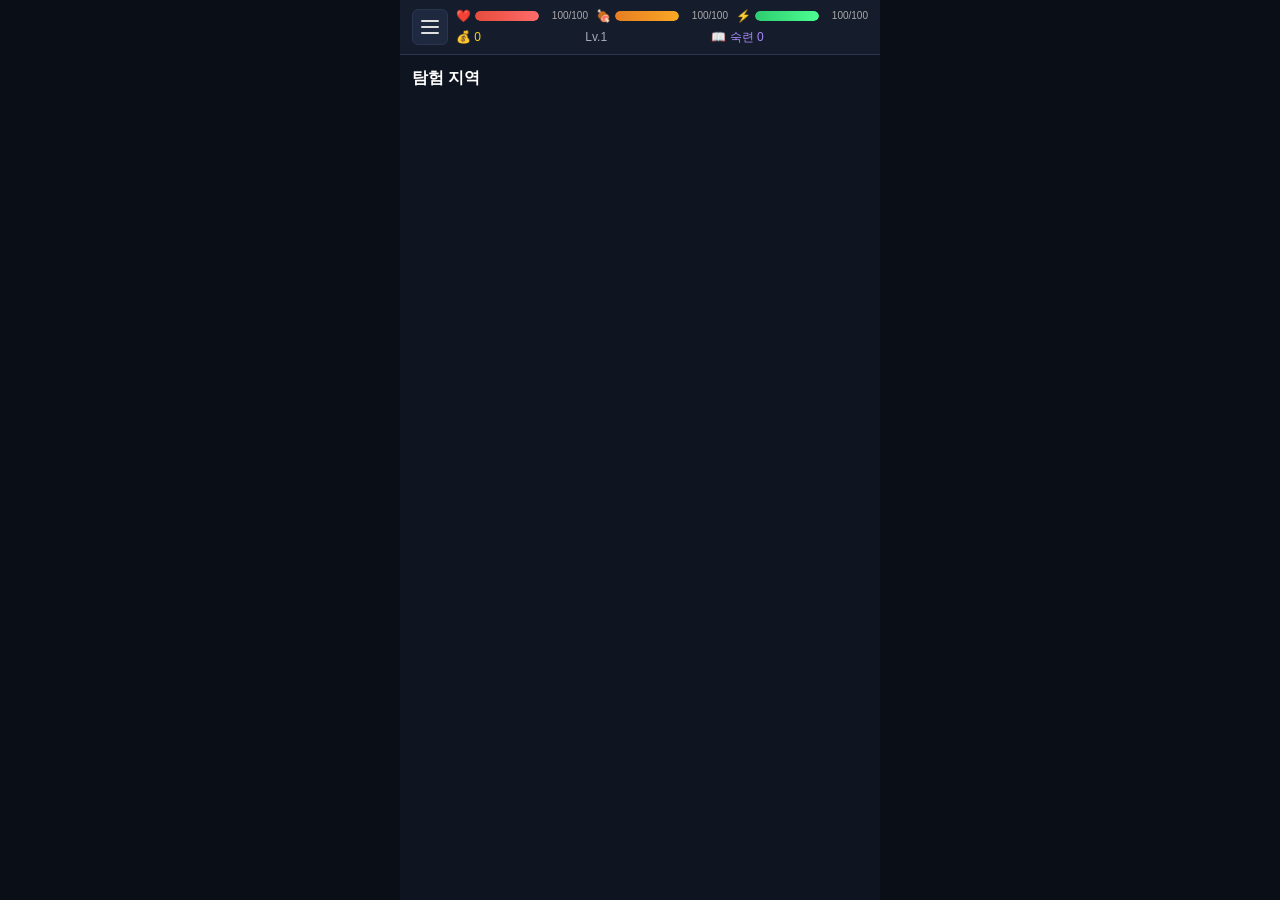
==== commit 41856f7c: "햄버거 햄버거" ====
--- a/index.html
+++ b/index.html
@@ -5,11 +5,19 @@
   <meta name="viewport" content="width=device-width, initial-scale=1.0, user-scalable=no">
   <title>생존의 별 - Survival Crafting Game</title>
   <link rel="stylesheet" href="css/style.css">
+  <link rel="stylesheet" href="css/sidebar.css">
 </head>
 <body>
   <div id="app">
     <!-- Top Bar -->
     <header id="top-bar">
+      <button id="menu-toggle" class="menu-toggle" aria-label="메뉴 열기">
+        <span class="hamburger-icon">
+          <span></span>
+          <span></span>
+          <span></span>
+        </span>
+      </button>
       <div class="status-meters">
         <div class="meter" id="hp-meter">
           <span class="meter-icon">❤️</span>
@@ -35,20 +43,29 @@
       </div>
     </header>
 
-    <!-- Tab Navigation -->
-    <nav id="tab-nav">
-      <button class="tab-btn active" data-tab="zones">🗺️ 지역</button>
-      <button class="tab-btn" data-tab="inventory">🎒 인벤토리</button>
-      <button class="tab-btn" data-tab="crafting">🔨 제작</button>
-      <button class="tab-btn" data-tab="workers">👷 일꾼</button>
-      <button class="tab-btn" data-tab="combat">⚔️ 전투</button>
-      <button class="tab-btn" data-tab="expedition">🏰 원정대</button>
-      <button class="tab-btn" data-tab="vehicles">🚀 탈것</button>
-      <button class="tab-btn" data-tab="codex">📖 도감</button>
-      <button class="tab-btn" data-tab="missions">📜 미션</button>
-      <button class="tab-btn" data-tab="shrine">🏛️ 봉헌</button>
-      <button class="tab-btn" data-tab="market">🏪 시장</button>
+    <!-- Sidebar Navigation -->
+    <nav id="sidebar-nav" class="sidebar-nav">
+      <div class="sidebar-header">
+        <h2>생존의 별</h2>
+        <button id="sidebar-close" class="sidebar-close" aria-label="메뉴 닫기">✕</button>
+      </div>
+      <ul class="sidebar-menu">
+        <li><button class="tab-btn active" data-tab="zones">🗺️ 지역</button></li>
+        <li><button class="tab-btn" data-tab="inventory">🎒 인벤토리</button></li>
+        <li><button class="tab-btn" data-tab="crafting">🔨 제작</button></li>
+        <li><button class="tab-btn" data-tab="workers">👷 일꾼</button></li>
+        <li><button class="tab-btn" data-tab="combat">⚔️ 전투</button></li>
+        <li><button class="tab-btn" data-tab="expedition">🏰 원정대</button></li>
+        <li><button class="tab-btn" data-tab="vehicles">🚀 탈것</button></li>
+        <li><button class="tab-btn" data-tab="codex">📖 도감</button></li>
+        <li><button class="tab-btn" data-tab="missions">📜 미션</button></li>
+        <li><button class="tab-btn" data-tab="shrine">🏛️ 봉헌</button></li>
+        <li><button class="tab-btn" data-tab="market">🏪 시장</button></li>
+      </ul>
     </nav>
+
+    <!-- Overlay for sidebar -->
+    <div id="sidebar-overlay" class="sidebar-overlay"></div>
 
     <!-- Tab Content -->
     <main id="tab-content">
--- a/css/sidebar.css
+++ b/css/sidebar.css
@@ -0,0 +1,229 @@
+/* ===== 햄버거 메뉴 버튼 ===== */
+.menu-toggle {
+  position: absolute;
+  left: 12px;
+  top: 50%;
+  transform: translateY(-50%);
+  width: 36px;
+  height: 36px;
+  background: #1e2940;
+  border: 1px solid #2a3550;
+  border-radius: 6px;
+  cursor: pointer;
+  padding: 0;
+  display: flex;
+  align-items: center;
+  justify-content: center;
+  z-index: 1001;
+  transition: all 0.2s ease;
+}
+
+.menu-toggle:hover {
+  background: #2a3550;
+  border-color: #3a4660;
+}
+
+.menu-toggle:active {
+  transform: translateY(-50%) scale(0.95);
+}
+
+.hamburger-icon {
+  display: flex;
+  flex-direction: column;
+  gap: 4px;
+  width: 18px;
+}
+
+.hamburger-icon span {
+  display: block;
+  width: 100%;
+  height: 2px;
+  background: #e0e0e0;
+  border-radius: 2px;
+  transition: all 0.3s ease;
+}
+
+/* 햄버거 애니메이션 (메뉴 열렸을 때) */
+.sidebar-nav.active ~ #top-bar .menu-toggle .hamburger-icon span:nth-child(1) {
+  transform: rotate(45deg) translate(5px, 5px);
+}
+
+.sidebar-nav.active ~ #top-bar .menu-toggle .hamburger-icon span:nth-child(2) {
+  opacity: 0;
+}
+
+.sidebar-nav.active ~ #top-bar .menu-toggle .hamburger-icon span:nth-child(3) {
+  transform: rotate(-45deg) translate(6px, -6px);
+}
+
+/* ===== 사이드바 네비게이션 ===== */
+.sidebar-nav {
+  position: fixed;
+  left: -280px;
+  top: 0;
+  width: 280px;
+  height: 100vh;
+  background: #151c2c;
+  border-right: 1px solid #2a3550;
+  z-index: 1002;
+  transition: left 0.3s cubic-bezier(0.4, 0, 0.2, 1);
+  display: flex;
+  flex-direction: column;
+  box-shadow: 0 0 0 rgba(0, 0, 0, 0);
+}
+
+.sidebar-nav.active {
+  left: 0;
+  box-shadow: 4px 0 20px rgba(0, 0, 0, 0.5);
+}
+
+/* 사이드바 헤더 */
+.sidebar-header {
+  display: flex;
+  align-items: center;
+  justify-content: space-between;
+  padding: 16px;
+  background: #1a2235;
+  border-bottom: 1px solid #2a3550;
+}
+
+.sidebar-header h2 {
+  font-size: 18px;
+  font-weight: 600;
+  color: #fff;
+  margin: 0;
+}
+
+.sidebar-close {
+  width: 32px;
+  height: 32px;
+  background: transparent;
+  border: none;
+  color: #e0e0e0;
+  font-size: 24px;
+  cursor: pointer;
+  display: flex;
+  align-items: center;
+  justify-content: center;
+  border-radius: 4px;
+  transition: background 0.2s ease;
+}
+
+.sidebar-close:hover {
+  background: #2a3550;
+}
+
+/* 사이드바 메뉴 리스트 */
+.sidebar-menu {
+  list-style: none;
+  padding: 8px 0;
+  margin: 0;
+  overflow-y: auto;
+  flex: 1;
+}
+
+.sidebar-menu li {
+  margin: 0;
+}
+
+.sidebar-menu .tab-btn {
+  width: 100%;
+  background: transparent;
+  border: none;
+  color: #b0b8cc;
+  padding: 14px 20px;
+  text-align: left;
+  font-size: 15px;
+  cursor: pointer;
+  display: flex;
+  align-items: center;
+  gap: 12px;
+  transition: all 0.2s ease;
+  position: relative;
+}
+
+.sidebar-menu .tab-btn::before {
+  content: '';
+  position: absolute;
+  left: 0;
+  top: 0;
+  height: 100%;
+  width: 3px;
+  background: #6366f1;
+  transform: scaleY(0);
+  transition: transform 0.2s ease;
+}
+
+.sidebar-menu .tab-btn:hover {
+  background: #1a2235;
+  color: #fff;
+}
+
+.sidebar-menu .tab-btn.active {
+  background: #1e2940;
+  color: #fff;
+  font-weight: 500;
+}
+
+.sidebar-menu .tab-btn.active::before {
+  transform: scaleY(1);
+}
+
+/* 사이드바 오버레이 */
+.sidebar-overlay {
+  position: fixed;
+  top: 0;
+  left: 0;
+  width: 100%;
+  height: 100%;
+  background: rgba(0, 0, 0, 0);
+  z-index: 1001;
+  pointer-events: none;
+  transition: background 0.3s ease;
+}
+
+.sidebar-overlay.active {
+  background: rgba(0, 0, 0, 0.5);
+  pointer-events: auto;
+}
+
+/* ===== Top Bar 조정 (햄버거 버튼 공간 확보) ===== */
+#top-bar {
+  position: relative;
+  padding-left: 56px; /* 햄버거 버튼 공간 */
+}
+
+.status-meters {
+  margin-left: 0;
+}
+
+/* 모바일 최적화 */
+@media (max-width: 480px) {
+  .sidebar-nav {
+    width: 85%;
+    left: -85%;
+  }
+
+  #top-bar {
+    padding-left: 52px;
+  }
+
+  .menu-toggle {
+    left: 8px;
+    width: 34px;
+    height: 34px;
+  }
+}
+
+/* 태블릿 이상 */
+@media (min-width: 768px) {
+  .sidebar-nav {
+    width: 260px;
+    left: -260px;
+  }
+}
+
+/* ===== 기존 tab-nav 숨기기 ===== */
+#tab-nav {
+  display: none !important;
+}
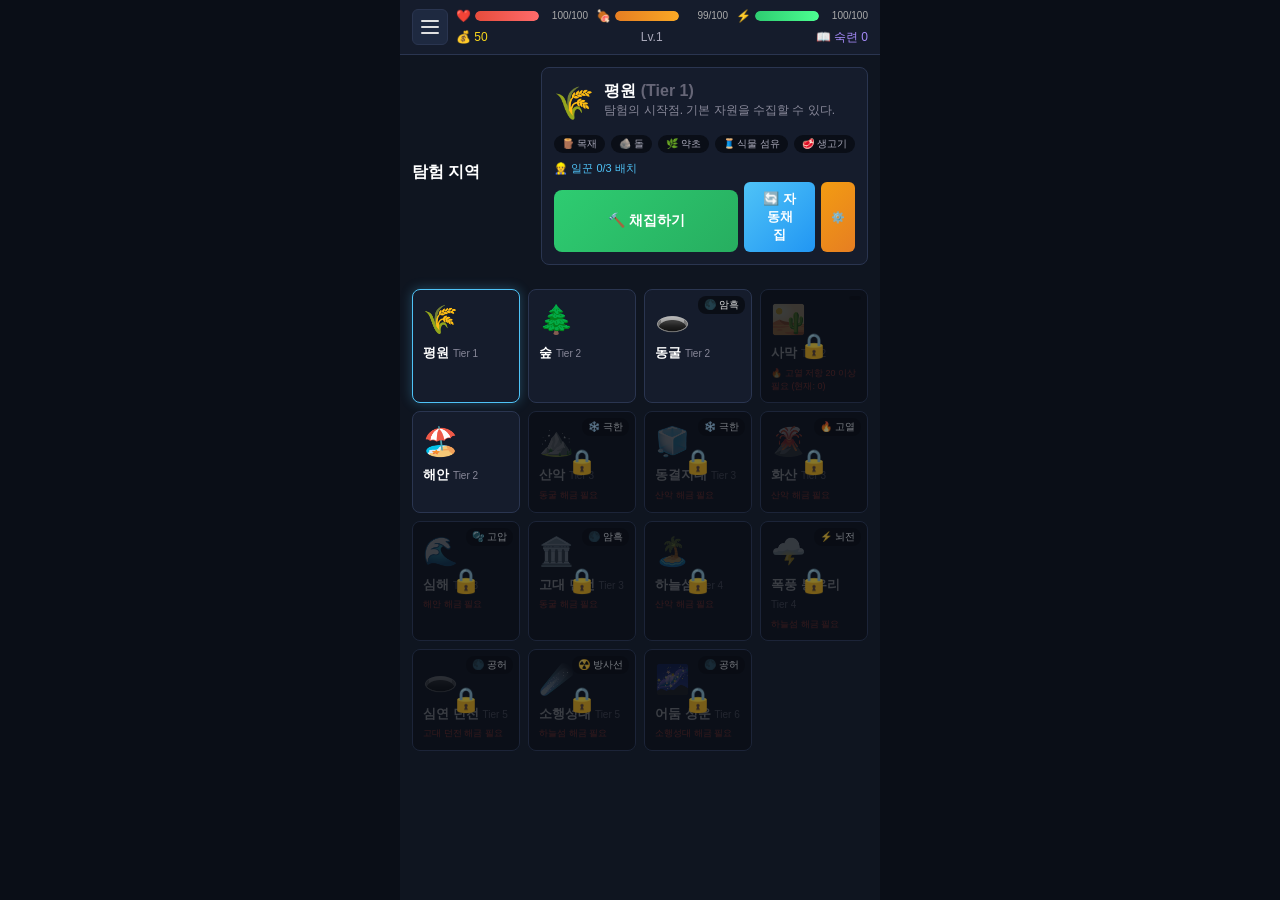
==== commit 7a06c451: "수정 수정" ====
--- a/index.html
+++ b/index.html
@@ -52,11 +52,23 @@
       <ul class="sidebar-menu">
         <li><button class="tab-btn active" data-tab="zones">🗺️ 지역</button></li>
         <li><button class="tab-btn" data-tab="inventory">🎒 인벤토리</button></li>
-        <li><button class="tab-btn" data-tab="crafting">🔨 제작</button></li>
+
+        <!-- 제작 카테고리 -->
+        <li class="menu-category">
+          <button class="category-btn">🔨 제작</button>
+          <ul class="submenu">
+            <li><button class="tab-btn" data-tab="crafting" data-filter="material">📦 재료</button></li>
+            <li><button class="tab-btn" data-tab="crafting" data-filter="equipment">⚔️ 장비</button></li>
+            <li><button class="tab-btn" data-tab="crafting" data-filter="tool">🔧 도구</button></li>
+            <li><button class="tab-btn" data-tab="crafting" data-filter="vehicle">🚀 탈것</button></li>
+            <li><button class="tab-btn" data-tab="crafting" data-filter="food">🍖 음식</button></li>
+            <li><button class="tab-btn" data-tab="crafting" data-filter="buff">✨ 버프</button></li>
+          </ul>
+        </li>
+
         <li><button class="tab-btn" data-tab="workers">👷 일꾼</button></li>
         <li><button class="tab-btn" data-tab="combat">⚔️ 전투</button></li>
         <li><button class="tab-btn" data-tab="expedition">🏰 원정대</button></li>
-        <li><button class="tab-btn" data-tab="vehicles">🚀 탈것</button></li>
         <li><button class="tab-btn" data-tab="codex">📖 도감</button></li>
         <li><button class="tab-btn" data-tab="missions">📜 미션</button></li>
         <li><button class="tab-btn" data-tab="shrine">🏛️ 봉헌</button></li>
@@ -106,6 +118,7 @@
             <button class="filter-btn" data-filter="buff">버프</button>
           </div>
         </div>
+        <div id="crafting-progress" style="display:none;"></div>
         <div id="recipe-list" class="recipe-grid"></div>
       </div>
 
--- a/css/sidebar.css
+++ b/css/sidebar.css
@@ -14,7 +14,7 @@
   display: flex;
   align-items: center;
   justify-content: center;
-  z-index: 1001;
+  z-index: 10;
   transition: all 0.2s ease;
 }
 
@@ -65,7 +65,7 @@
   height: 100vh;
   background: #151c2c;
   border-right: 1px solid #2a3550;
-  z-index: 1002;
+  z-index: 50;
   transition: left 0.3s cubic-bezier(0.4, 0, 0.2, 1);
   display: flex;
   flex-direction: column;
@@ -177,20 +177,22 @@
   width: 100%;
   height: 100%;
   background: rgba(0, 0, 0, 0);
-  z-index: 1001;
+  z-index: 49;
   pointer-events: none;
   transition: background 0.3s ease;
+  visibility: hidden;
 }
 
 .sidebar-overlay.active {
   background: rgba(0, 0, 0, 0.5);
   pointer-events: auto;
+  visibility: visible;
 }
 
 /* ===== Top Bar 조정 (햄버거 버튼 공간 확보) ===== */
 #top-bar {
-  position: relative;
-  padding-left: 56px; /* 햄버거 버튼 공간 */
+  position: relative !important;
+  padding-left: 56px !important; /* 햄버거 버튼 공간 */
 }
 
 .status-meters {
@@ -227,3 +229,105 @@
 #tab-nav {
   display: none !important;
 }
+
+/* ===== 메인 컨텐츠 영역 확보 ===== */
+#tab-content {
+  position: relative;
+  z-index: 1;
+}
+
+.tab-panel {
+  position: relative;
+  z-index: 1;
+}
+
+/* ===== 카테고리 및 서브메뉴 ===== */
+.menu-category {
+  margin: 0;
+}
+
+.category-btn {
+  width: 100%;
+  background: transparent;
+  border: none;
+  color: #9ca3af;
+  padding: 14px 20px;
+  text-align: left;
+  font-size: 15px;
+  cursor: pointer;
+  display: flex;
+  align-items: center;
+  justify-content: space-between;
+  gap: 12px;
+  transition: all 0.2s ease;
+  font-weight: 500;
+}
+
+.category-btn::after {
+  content: '▼';
+  font-size: 10px;
+  transition: transform 0.2s ease;
+}
+
+.category-btn:hover {
+  background: #1a2235;
+  color: #fff;
+}
+
+.menu-category.open .category-btn {
+  background: #1a2235;
+  color: #fff;
+}
+
+.menu-category.open .category-btn::after {
+  transform: rotate(-180deg);
+}
+
+/* 서브메뉴 */
+.submenu {
+  list-style: none;
+  padding: 0;
+  margin: 0;
+  max-height: 0;
+  overflow: hidden;
+  background: #0f1520;
+  transition: max-height 0.3s ease;
+}
+
+.menu-category.open .submenu {
+  max-height: 500px;
+}
+
+.submenu li {
+  margin: 0;
+}
+
+.submenu .tab-btn {
+  padding-left: 40px;
+  font-size: 14px;
+  color: #9ca3af;
+  background: transparent;
+}
+
+.submenu .tab-btn:hover {
+  background: #1a2235;
+  color: #fff;
+  padding-left: 42px;
+}
+
+.submenu .tab-btn.active {
+  background: #1e2940;
+  color: #6366f1;
+  font-weight: 500;
+  padding-left: 42px;
+}
+
+.submenu .tab-btn.active::before {
+  content: '';
+  position: absolute;
+  left: 0;
+  top: 0;
+  height: 100%;
+  width: 3px;
+  background: #6366f1;
+}
